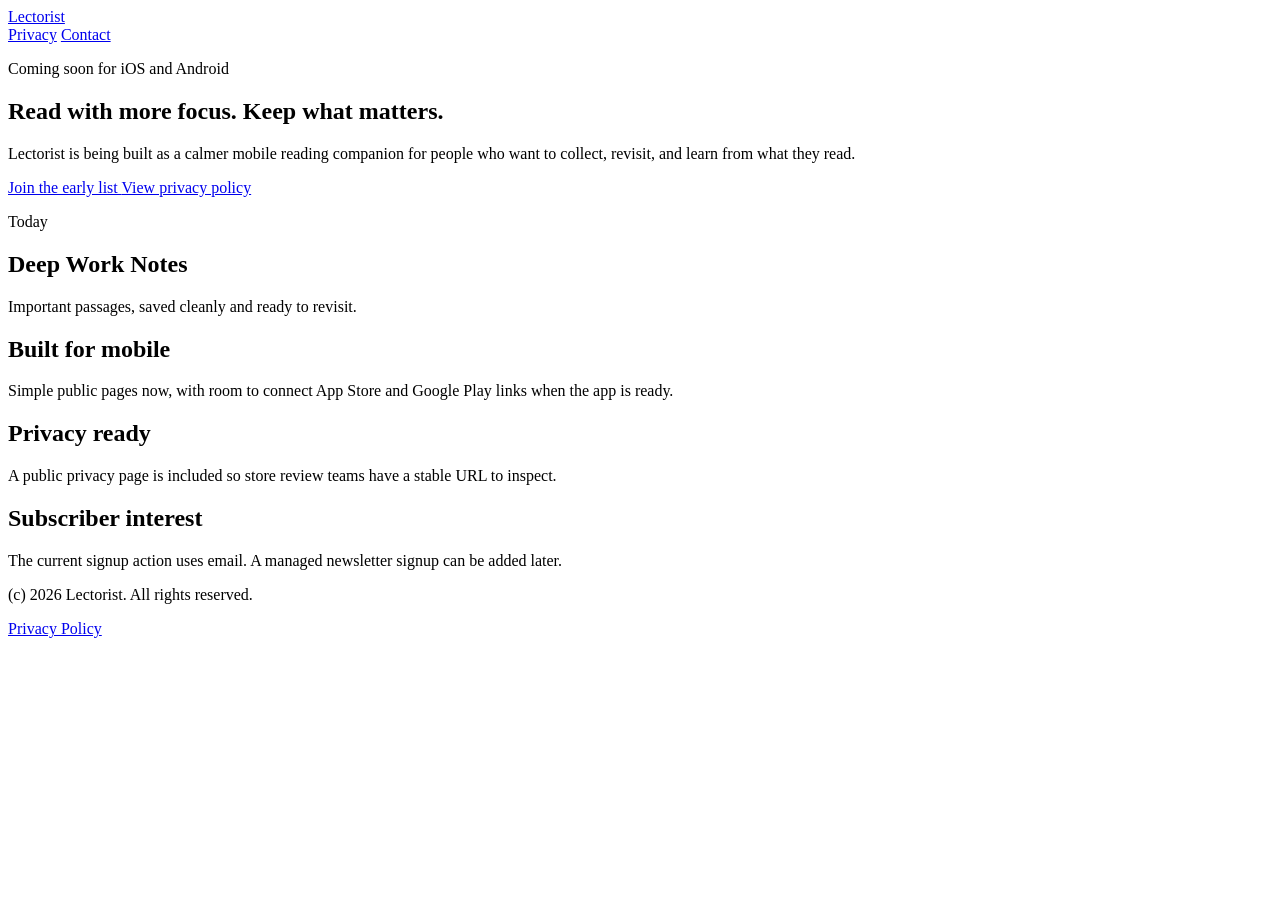
==== docs/index.html @ 39c49405 "Add GitHub Pages homepage" ====
<!doctype html>
<html lang="en">
  <head>
    <meta charset="utf-8">
    <meta name="viewport" content="width=device-width, initial-scale=1">
    <title>Lectorist</title>
    <meta
      name="description"
      content="Lectorist is a mobile app for focused reading, listening, and learning."
    >
    <link rel="stylesheet" href="/assets/styles.css">
  </head>
  <body>
    <header class="site-header">
      <a class="brand" href="/">Lectorist</a>
      <nav aria-label="Main navigation">
        <a href="/privacy.html">Privacy</a>
        <a href="mailto:contact@lectorist.com?subject=Lectorist%20early%20access">Contact</a>
      </nav>
    </header>

    <main>
      <section class="hero">
        <div class="hero-copy">
          <p class="eyebrow">Coming soon for iOS and Android</p>
          <h1>Read with more focus. Keep what matters.</h1>
          <p class="lede">
            Lectorist is being built as a calmer mobile reading companion for
            people who want to collect, revisit, and learn from what they read.
          </p>
          <div class="actions">
            <a class="button primary" href="mailto:contact@lectorist.com?subject=Lectorist%20early%20access">
              Join the early list
            </a>
            <a class="button secondary" href="/privacy.html">View privacy policy</a>
          </div>
        </div>

        <div class="product-panel" aria-label="App preview">
          <div class="phone">
            <div class="phone-top"></div>
            <div class="screen">
              <p class="screen-label">Today</p>
              <h2>Deep Work Notes</h2>
              <div class="quote">
                <span></span>
                <p>Important passages, saved cleanly and ready to revisit.</p>
              </div>
              <div class="list-row"></div>
              <div class="list-row short"></div>
              <div class="progress">
                <span></span>
              </div>
            </div>
          </div>
        </div>
      </section>

      <section class="details" aria-label="Product highlights">
        <article>
          <h2>Built for mobile</h2>
          <p>Simple public pages now, with room to connect App Store and Google Play links when the app is ready.</p>
        </article>
        <article>
          <h2>Privacy ready</h2>
          <p>A public privacy page is included so store review teams have a stable URL to inspect.</p>
        </article>
        <article>
          <h2>Subscriber interest</h2>
          <p>The current signup action uses email. A managed newsletter signup can be added later.</p>
        </article>
      </section>
    </main>

    <footer class="site-footer">
      <p>(c) <span id="year">2026</span> Lectorist. All rights reserved.</p>
      <a href="/privacy.html">Privacy Policy</a>
    </footer>

    <script>
      document.getElementById("year").textContent = new Date().getFullYear();
    </script>
  </body>
</html>
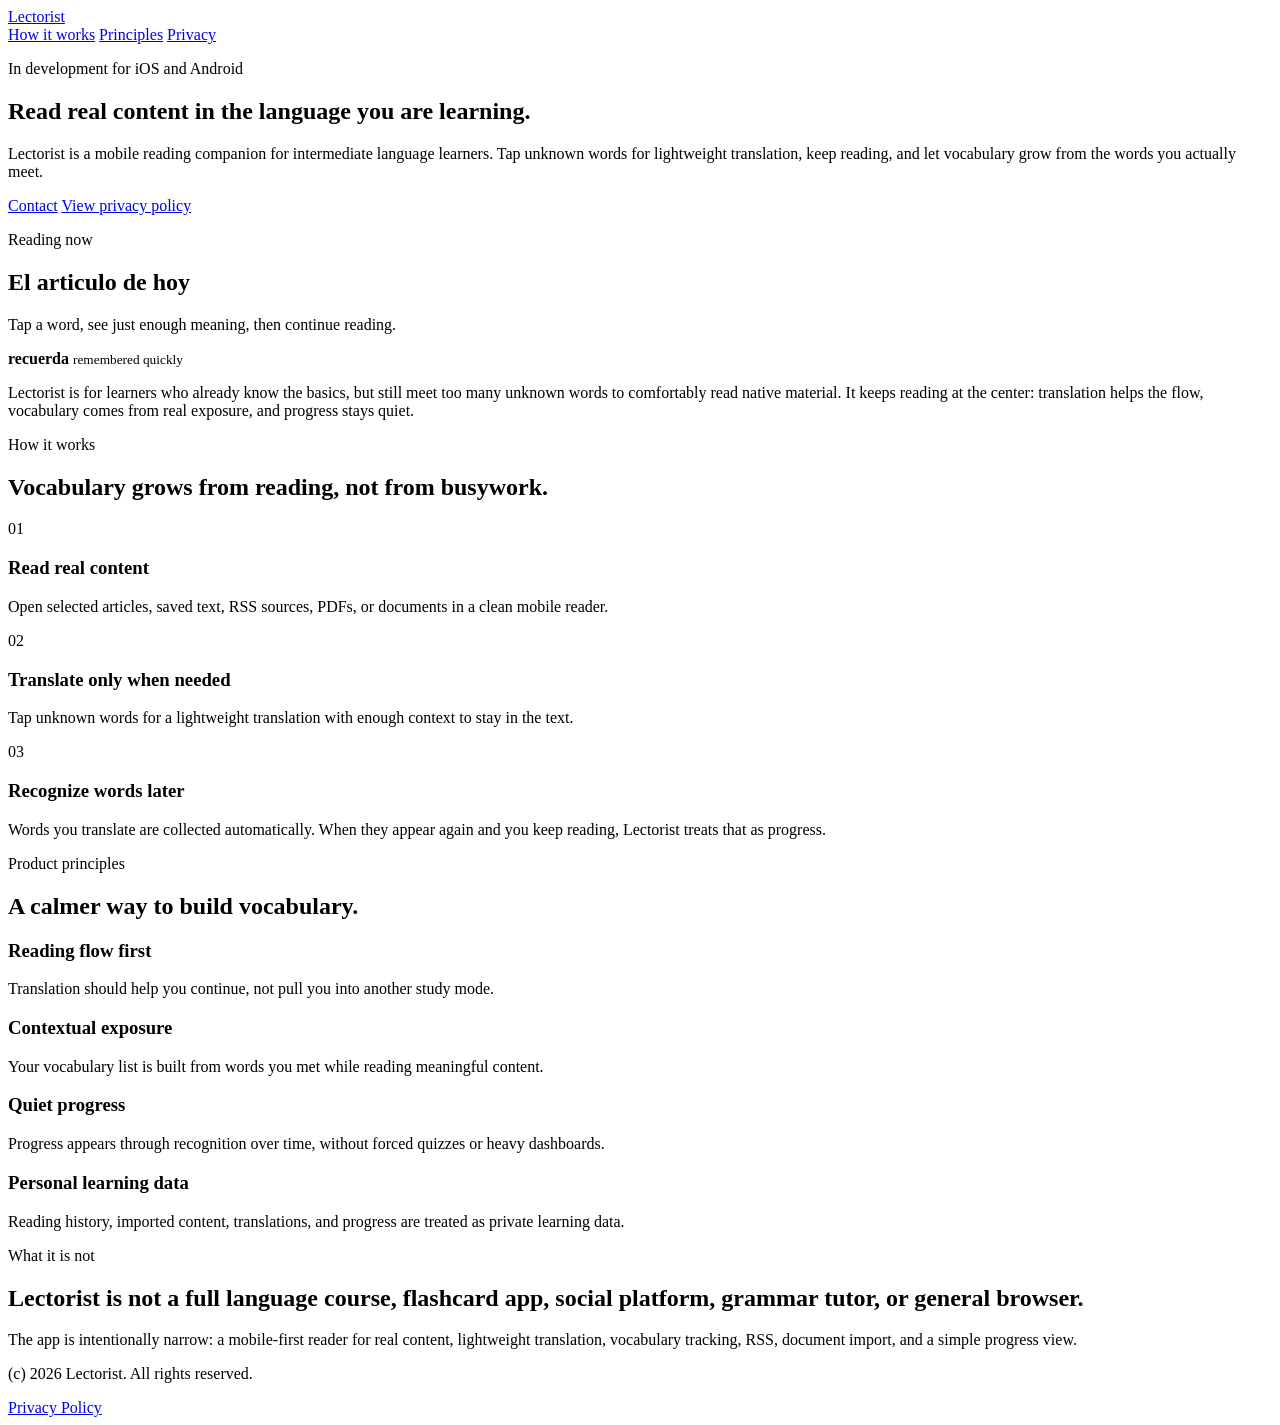
==== commit c9a57468: "Update landing page copy" ====
--- a/docs/index.html
+++ b/docs/index.html
@@ -6,7 +6,7 @@
     <title>Lectorist</title>
     <meta
       name="description"
-      content="Lectorist is a mobile app for focused reading, listening, and learning."
+      content="Lectorist is a reading companion for language learners who want to read real content and grow vocabulary through contextual exposure."
     >
     <link rel="stylesheet" href="/assets/styles.css">
   </head>
@@ -14,24 +14,24 @@
     <header class="site-header">
       <a class="brand" href="/">Lectorist</a>
       <nav aria-label="Main navigation">
+        <a href="#how-it-works">How it works</a>
+        <a href="#principles">Principles</a>
         <a href="/privacy.html">Privacy</a>
-        <a href="mailto:contact@lectorist.com?subject=Lectorist%20early%20access">Contact</a>
       </nav>
     </header>
 
     <main>
       <section class="hero">
         <div class="hero-copy">
-          <p class="eyebrow">Coming soon for iOS and Android</p>
-          <h1>Read with more focus. Keep what matters.</h1>
+          <p class="eyebrow">In development for iOS and Android</p>
+          <h1>Read real content in the language you are learning.</h1>
           <p class="lede">
-            Lectorist is being built as a calmer mobile reading companion for
-            people who want to collect, revisit, and learn from what they read.
+            Lectorist is a mobile reading companion for intermediate language
+            learners. Tap unknown words for lightweight translation, keep
+            reading, and let vocabulary grow from the words you actually meet.
           </p>
           <div class="actions">
-            <a class="button primary" href="mailto:contact@lectorist.com?subject=Lectorist%20early%20access">
-              Join the early list
-            </a>
+            <a class="button primary" href="mailto:contact@lectorist.com?subject=Lectorist%20early%20access">Contact</a>
             <a class="button secondary" href="/privacy.html">View privacy policy</a>
           </div>
         </div>
@@ -40,14 +40,16 @@
           <div class="phone">
             <div class="phone-top"></div>
             <div class="screen">
-              <p class="screen-label">Today</p>
-              <h2>Deep Work Notes</h2>
+              <p class="screen-label">Reading now</p>
+              <h2>El articulo de hoy</h2>
               <div class="quote">
                 <span></span>
-                <p>Important passages, saved cleanly and ready to revisit.</p>
+                <p>Tap a word, see just enough meaning, then continue reading.</p>
               </div>
-              <div class="list-row"></div>
-              <div class="list-row short"></div>
+              <div class="word-card">
+                <strong>recuerda</strong>
+                <small>remembered quickly</small>
+              </div>
               <div class="progress">
                 <span></span>
               </div>
@@ -56,19 +58,72 @@
         </div>
       </section>
 
-      <section class="details" aria-label="Product highlights">
+      <section class="intro" aria-label="Product overview">
+        <p>
+          Lectorist is for learners who already know the basics, but still meet
+          too many unknown words to comfortably read native material. It keeps
+          reading at the center: translation helps the flow, vocabulary comes
+          from real exposure, and progress stays quiet.
+        </p>
+      </section>
+
+      <section class="steps" id="how-it-works" aria-label="How Lectorist works">
+        <div class="section-heading">
+          <p class="eyebrow">How it works</p>
+          <h2>Vocabulary grows from reading, not from busywork.</h2>
+        </div>
         <article>
-          <h2>Built for mobile</h2>
-          <p>Simple public pages now, with room to connect App Store and Google Play links when the app is ready.</p>
+          <span>01</span>
+          <h3>Read real content</h3>
+          <p>Open selected articles, saved text, RSS sources, PDFs, or documents in a clean mobile reader.</p>
         </article>
         <article>
-          <h2>Privacy ready</h2>
-          <p>A public privacy page is included so store review teams have a stable URL to inspect.</p>
+          <span>02</span>
+          <h3>Translate only when needed</h3>
+          <p>Tap unknown words for a lightweight translation with enough context to stay in the text.</p>
         </article>
         <article>
-          <h2>Subscriber interest</h2>
-          <p>The current signup action uses email. A managed newsletter signup can be added later.</p>
+          <span>03</span>
+          <h3>Recognize words later</h3>
+          <p>Words you translate are collected automatically. When they appear again and you keep reading, Lectorist treats that as progress.</p>
         </article>
+      </section>
+
+      <section class="principles" id="principles" aria-label="Product principles">
+        <div class="section-heading">
+          <p class="eyebrow">Product principles</p>
+          <h2>A calmer way to build vocabulary.</h2>
+        </div>
+        <div class="principle-grid">
+          <article>
+            <h3>Reading flow first</h3>
+            <p>Translation should help you continue, not pull you into another study mode.</p>
+          </article>
+          <article>
+            <h3>Contextual exposure</h3>
+            <p>Your vocabulary list is built from words you met while reading meaningful content.</p>
+          </article>
+          <article>
+            <h3>Quiet progress</h3>
+            <p>Progress appears through recognition over time, without forced quizzes or heavy dashboards.</p>
+          </article>
+          <article>
+            <h3>Personal learning data</h3>
+            <p>Reading history, imported content, translations, and progress are treated as private learning data.</p>
+          </article>
+        </div>
+      </section>
+
+      <section class="not-section" aria-label="What Lectorist is not">
+        <div>
+          <p class="eyebrow">What it is not</p>
+          <h2>Lectorist is not a full language course, flashcard app, social platform, grammar tutor, or general browser.</h2>
+        </div>
+        <p>
+          The app is intentionally narrow: a mobile-first reader for real content,
+          lightweight translation, vocabulary tracking, RSS, document import,
+          and a simple progress view.
+        </p>
       </section>
     </main>
 
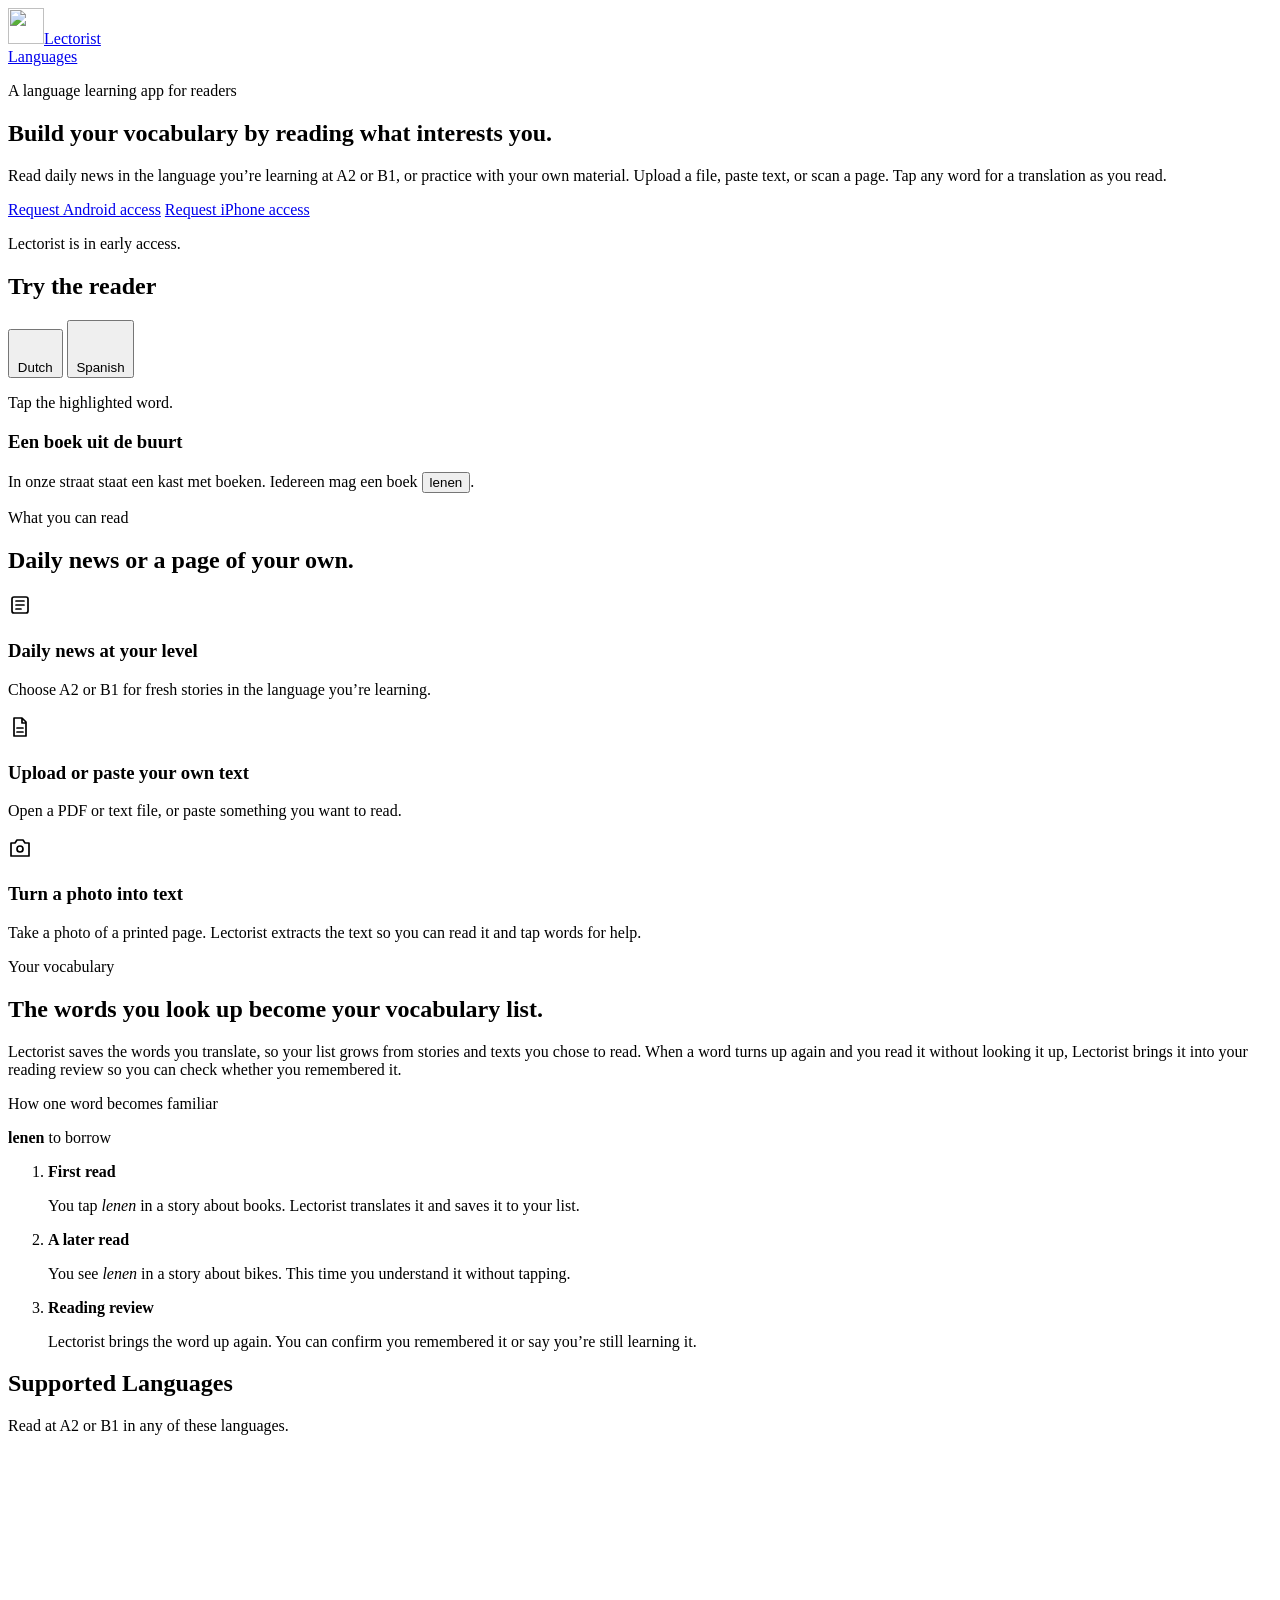
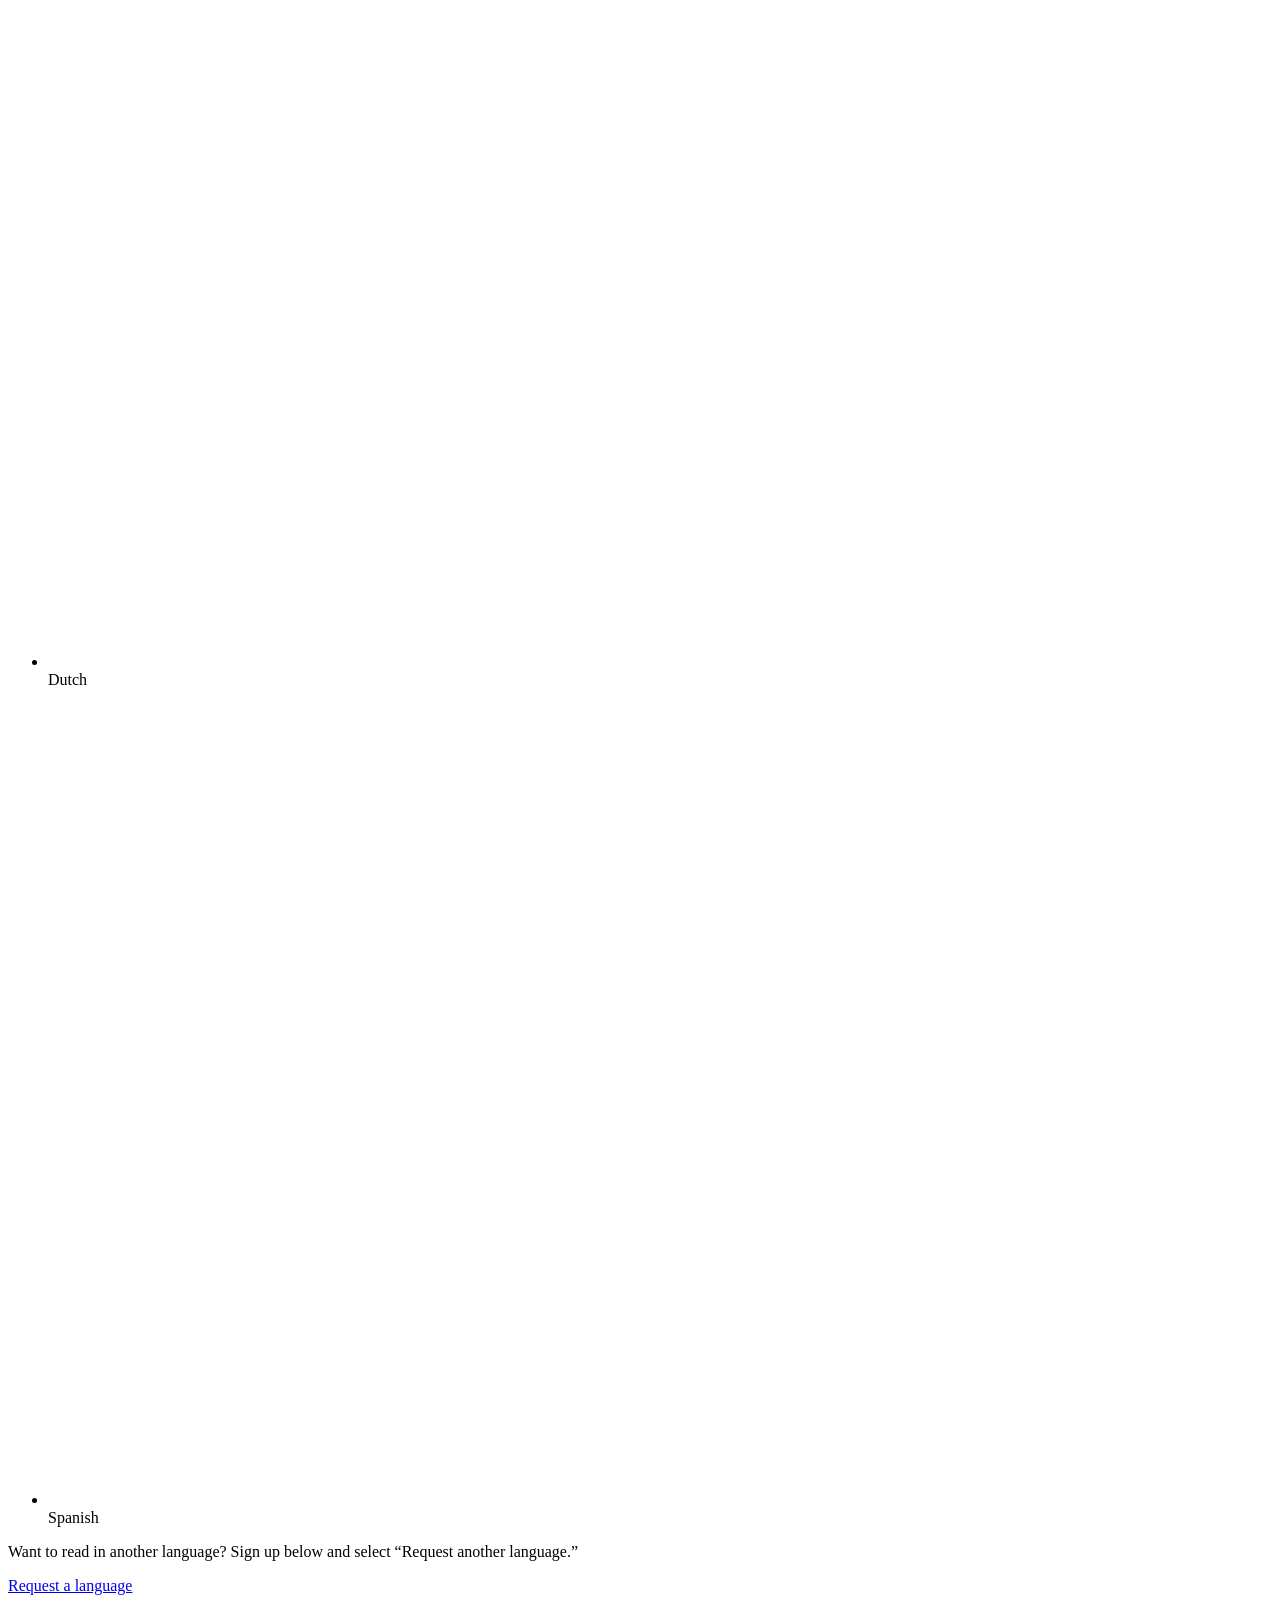
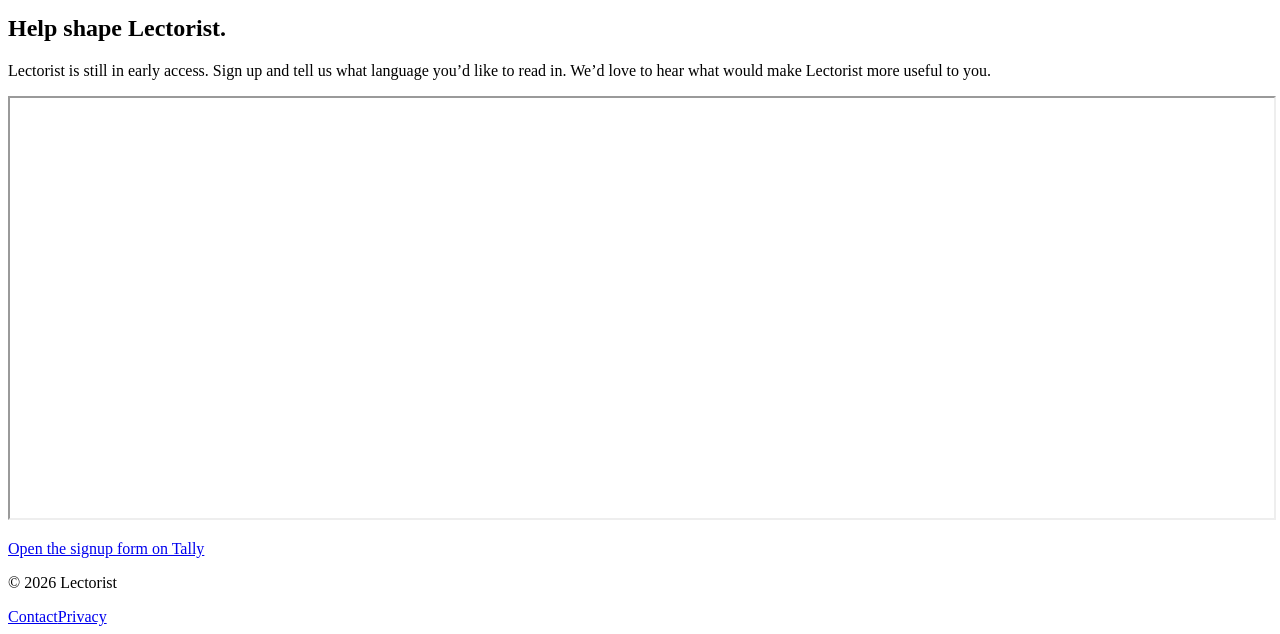
==== commit 7135d281: "Update website" ====
--- a/docs/index.html
+++ b/docs/index.html
@@ -3,137 +3,149 @@
   <head>
     <meta charset="utf-8">
     <meta name="viewport" content="width=device-width, initial-scale=1">
-    <title>Lectorist</title>
-    <meta
-      name="description"
-      content="Lectorist is a reading companion for language learners who want to read real content and grow vocabulary through contextual exposure."
-    >
+    <link rel="icon" href="/assets/lectorist-icon.png" type="image/png">
+    <script src="/assets/theme.js"></script>
     <link rel="stylesheet" href="/assets/styles.css">
+    <title>Lectorist | Build your vocabulary by reading what interests you</title>
+    <meta name="description" content="Read daily news at A2 or B1 or bring your own text, files, and photos. Tap for translations and build a vocabulary list from what you read.">
+    <link rel="canonical" href="https://www.lectorist.com/">
+    <meta property="og:title" content="Lectorist | Build your vocabulary by reading what interests you">
+    <meta property="og:description" content="Read daily news at your level or bring your own text. Look up words as you read and see which ones start to stick.">
+    <meta property="og:type" content="website">
+    <meta property="og:url" content="https://www.lectorist.com/">
   </head>
   <body>
     <header class="site-header">
-      <a class="brand" href="/">Lectorist</a>
-      <nav aria-label="Main navigation">
-        <a href="#how-it-works">How it works</a>
-        <a href="#principles">Principles</a>
-        <a href="/privacy.html">Privacy</a>
-      </nav>
+      <a class="brand" href="/"><img src="/assets/lectorist-icon.png" width="36" height="36" alt="">Lectorist</a>
+      <nav aria-label="Main navigation"><a href="#languages">Languages</a></nav>
     </header>
 
-    <main>
+    <main class="landing">
       <section class="hero">
         <div class="hero-copy">
-          <p class="eyebrow">In development for iOS and Android</p>
-          <h1>Read real content in the language you are learning.</h1>
-          <p class="lede">
-            Lectorist is a mobile reading companion for intermediate language
-            learners. Tap unknown words for lightweight translation, keep
-            reading, and let vocabulary grow from the words you actually meet.
-          </p>
-          <div class="actions">
-            <a class="button primary" href="mailto:contact@lectorist.com?subject=Lectorist%20early%20access">Contact</a>
-            <a class="button secondary" href="/privacy.html">View privacy policy</a>
+          <p class="hero-kicker">A language learning app for readers</p>
+          <h1>Build your vocabulary by reading what interests you.</h1>
+          <p class="lede">Read daily news in the language you’re learning at A2 or B1, or practice with your own material. Upload a file, paste text, or scan a page. Tap any word for a translation as you read.</p>
+          <div class="actions" id="get-app" aria-label="Early access options">
+            <a class="button primary" href="mailto:contact@lectorist.com?subject=Lectorist%20Android%20early%20access">Request Android access</a>
+            <a class="button secondary" href="mailto:contact@lectorist.com?subject=Lectorist%20iOS%20early%20access">Request iPhone access</a>
           </div>
+          <p class="early-access-note">Lectorist is in early access.</p>
         </div>
 
-        <div class="product-panel" aria-label="App preview">
-          <div class="phone">
-            <div class="phone-top"></div>
-            <div class="screen">
-              <p class="screen-label">Reading now</p>
-              <h2>El articulo de hoy</h2>
-              <div class="quote">
-                <span></span>
-                <p>Tap a word, see just enough meaning, then continue reading.</p>
-              </div>
-              <div class="word-card">
-                <strong>recuerda</strong>
-                <small>remembered quickly</small>
-              </div>
-              <div class="progress">
-                <span></span>
-              </div>
+        <section class="reader-card landing-reader" aria-labelledby="demo-title">
+          <div class="reader-toolbar">
+            <h2 id="demo-title">Try the reader</h2>
+            <div class="language-switch" role="tablist" aria-label="Reader language">
+              <button id="tab-dutch" type="button" role="tab" aria-selected="true" aria-controls="panel-dutch"><svg class="language-flag" viewBox="0 0 24 16" aria-hidden="true" focusable="false"><use href="/assets/language-flags.svg#nl"/></svg> Dutch</button>
+              <button id="tab-spanish" type="button" role="tab" aria-selected="false" aria-controls="panel-spanish" tabindex="-1"><svg class="language-flag" viewBox="0 0 24 16" aria-hidden="true" focusable="false"><use href="/assets/language-flags.svg#es"/></svg> Spanish</button>
             </div>
           </div>
-        </div>
+          <div class="demo-panel" id="panel-dutch" role="tabpanel" aria-labelledby="tab-dutch">
+          <div class="demo-text">
+            <p class="demo-instruction">Tap the highlighted word.</p>
+            <h3 lang="nl">Een boek uit de buurt</h3>
+            <p class="reading-copy" lang="nl">In onze straat staat een kast met boeken. Iedereen mag een boek <span class="word-anchor"><button type="button" class="word-highlight" aria-expanded="false" aria-controls="meaning-dutch translation-dutch" data-demo-word>lenen</button><span class="demo-popover" id="meaning-dutch" lang="en" hidden>to borrow</span></span>.</p>
+          </div>
+          <div class="demo-translation" id="translation-dutch" hidden>
+            <p class="demo-instruction">In this sentence</p>
+            <p class="demo-original" lang="nl">Iedereen mag een boek lenen.</p>
+            <p class="demo-translated" lang="en">Anyone can borrow a book.</p>
+          </div>
+          </div>
+          <div class="demo-panel" id="panel-spanish" role="tabpanel" aria-labelledby="tab-spanish" hidden>
+            <div class="demo-text">
+              <p class="demo-instruction">Tap the highlighted word.</p>
+              <h3 lang="es">Un mercado en la plaza</h3>
+              <p class="reading-copy" lang="es">Cada sábado hay un mercado en la plaza. Lucía busca un <span class="word-anchor"><button type="button" class="word-highlight" aria-expanded="false" aria-controls="meaning-spanish translation-spanish" data-demo-word>puesto</button><span class="demo-popover" id="meaning-spanish" lang="en" hidden>stall</span></span> de fruta.</p>
+            </div>
+            <div class="demo-translation" id="translation-spanish" hidden>
+              <p class="demo-instruction">In this sentence</p>
+              <p class="demo-original" lang="es">Lucía busca un puesto de fruta.</p>
+              <p class="demo-translated" lang="en">Lucía is looking for a fruit stall.</p>
+            </div>
+          </div>
+        </section>
       </section>
 
-      <section class="intro" aria-label="Product overview">
-        <p>
-          Lectorist is for learners who already know the basics, but still meet
-          too many unknown words to comfortably read native material. It keeps
-          reading at the center: translation helps the flow, vocabulary comes
-          from real exposure, and progress stays quiet.
-        </p>
-      </section>
-
-      <section class="steps" id="how-it-works" aria-label="How Lectorist works">
+      <section class="site-section landing-values" aria-labelledby="reading-heading">
         <div class="section-heading">
-          <p class="eyebrow">How it works</p>
-          <h2>Vocabulary grows from reading, not from busywork.</h2>
+          <p class="hero-kicker">What you can read</p>
+          <h2 id="reading-heading">Daily news or a page of your own.</h2>
         </div>
-        <article>
-          <span>01</span>
-          <h3>Read real content</h3>
-          <p>Open selected articles, saved text, RSS sources, PDFs, or documents in a clean mobile reader.</p>
-        </article>
-        <article>
-          <span>02</span>
-          <h3>Translate only when needed</h3>
-          <p>Tap unknown words for a lightweight translation with enough context to stay in the text.</p>
-        </article>
-        <article>
-          <span>03</span>
-          <h3>Recognize words later</h3>
-          <p>Words you translate are collected automatically. When they appear again and you keep reading, Lectorist treats that as progress.</p>
-        </article>
-      </section>
-
-      <section class="principles" id="principles" aria-label="Product principles">
-        <div class="section-heading">
-          <p class="eyebrow">Product principles</p>
-          <h2>A calmer way to build vocabulary.</h2>
-        </div>
-        <div class="principle-grid">
-          <article>
-            <h3>Reading flow first</h3>
-            <p>Translation should help you continue, not pull you into another study mode.</p>
+        <div class="reading-features">
+          <article class="reading-feature">
+            <span class="feature-icon feature-news"><svg viewBox="0 0 24 24" width="24" height="24" fill="none" stroke="currentColor" stroke-width="1.7" stroke-linecap="round" stroke-linejoin="round" aria-hidden="true"><rect x="4" y="4" width="16" height="16" rx="2"/><path d="M8 8h8m-8 4h8m-8 4h5"/></svg></span>
+            <h3>Daily news at your level</h3>
+            <p>Choose A2 or B1 for fresh stories in the language you’re learning.</p>
           </article>
-          <article>
-            <h3>Contextual exposure</h3>
-            <p>Your vocabulary list is built from words you met while reading meaningful content.</p>
+          <article class="reading-feature">
+            <span class="feature-icon feature-file"><svg viewBox="0 0 24 24" width="24" height="24" fill="none" stroke="currentColor" stroke-width="1.7" stroke-linecap="round" stroke-linejoin="round" aria-hidden="true"><path d="M6 3h8l4 4v14H6zM14 3v5h4M9 13h6m-6 4h6"/></svg></span>
+            <h3>Upload or paste your own text</h3>
+            <p>Open a PDF or text file, or paste something you want to read.</p>
           </article>
-          <article>
-            <h3>Quiet progress</h3>
-            <p>Progress appears through recognition over time, without forced quizzes or heavy dashboards.</p>
-          </article>
-          <article>
-            <h3>Personal learning data</h3>
-            <p>Reading history, imported content, translations, and progress are treated as private learning data.</p>
+          <article class="reading-feature">
+            <span class="feature-icon feature-camera"><svg viewBox="0 0 24 24" width="24" height="24" fill="none" stroke="currentColor" stroke-width="1.7" stroke-linecap="round" stroke-linejoin="round" aria-hidden="true"><path d="M3 7h4l2-3h6l2 3h4v13H3z"/><circle cx="12" cy="13" r="3"/></svg></span>
+            <h3>Turn a photo into text</h3>
+            <p>Take a photo of a printed page. Lectorist extracts the text so you can read it and tap words for help.</p>
           </article>
         </div>
       </section>
 
-      <section class="not-section" aria-label="What Lectorist is not">
+      <section class="site-section vocabulary-section" aria-labelledby="vocabulary-heading">
         <div>
-          <p class="eyebrow">What it is not</p>
-          <h2>Lectorist is not a full language course, flashcard app, social platform, grammar tutor, or general browser.</h2>
+          <p class="hero-kicker">Your vocabulary</p>
+          <h2 id="vocabulary-heading">The words you look up become your vocabulary list.</h2>
+          <p class="section-copy">Lectorist saves the words you translate, so your list grows from stories and texts you chose to read. When a word turns up again and you read it without looking it up, Lectorist brings it into your reading review so you can check whether you remembered it.</p>
         </div>
-        <p>
-          The app is intentionally narrow: a mobile-first reader for real content,
-          lightweight translation, vocabulary tracking, RSS, document import,
-          and a simple progress view.
-        </p>
+        <div class="reader-card vocabulary-example">
+          <p class="demo-instruction">How one word becomes familiar</p>
+          <div class="vocabulary-example-word">
+            <strong lang="nl">lenen</strong>
+            <span>to borrow</span>
+          </div>
+          <ol class="vocabulary-timeline">
+            <li><strong>First read</strong><p>You tap <em lang="nl">lenen</em> in a story about books. Lectorist translates it and saves it to your list.</p></li>
+            <li><strong>A later read</strong><p>You see <em lang="nl">lenen</em> in a story about bikes. This time you understand it without tapping.</p></li>
+            <li><strong>Reading review</strong><p>Lectorist brings the word up again. You can confirm you remembered it or say you’re still learning it.</p></li>
+          </ol>
+        </div>
+      </section>
+
+      <section class="site-section landing-languages" id="languages">
+        <h2>Supported Languages</h2>
+        <p class="section-copy">Read at A2 or B1 in any of these languages.</p>
+        <ul class="language-list" aria-label="Supported reading languages">
+          <li><svg class="language-flag" viewBox="0 0 24 16" aria-hidden="true" focusable="false"><use href="/assets/language-flags.svg#nl"/></svg> Dutch</li>
+          <li><svg class="language-flag" viewBox="0 0 24 16" aria-hidden="true" focusable="false"><use href="/assets/language-flags.svg#es"/></svg> Spanish</li>
+        </ul>
+        <p class="section-copy">Want to read in another language? Sign up below and select “Request another language.”</p>
+        <a class="button secondary language-request-link" href="#updates">Request a language</a>
+      </section>
+
+      <section class="site-section landing-signup" id="updates" aria-labelledby="updates-heading">
+        <div>
+          <h2 id="updates-heading">Help shape Lectorist.</h2>
+          <p class="section-copy">Lectorist is still in early access. Sign up and tell us what language you’d like to read in. We’d love to hear what would make Lectorist more useful to you.</p>
+        </div>
+        <div class="reader-card signup-card">
+          <iframe
+            src="https://tally.so/embed/e5DKpo?alignLeft=1&amp;hideTitle=1&amp;dynamicHeight=1"
+            title="Lectorist early access signup form"
+            width="100%"
+            height="420"
+            loading="lazy"
+          ></iframe>
+          <p><a href="https://tally.so/r/e5DKpo">Open the signup form on Tally</a></p>
+        </div>
       </section>
     </main>
 
     <footer class="site-footer">
-      <p>(c) <span id="year">2026</span> Lectorist. All rights reserved.</p>
-      <a href="/privacy.html">Privacy Policy</a>
+      <p>© 2026 Lectorist</p>
+      <nav aria-label="Footer"><a href="mailto:contact@lectorist.com">Contact</a><a href="/privacy.html">Privacy</a></nav>
     </footer>
-
-    <script>
-      document.getElementById("year").textContent = new Date().getFullYear();
-    </script>
+    <script src="/assets/landing-demo.js" defer></script>
+    <script src="https://tally.so/widgets/embed.js" defer></script>
   </body>
 </html>
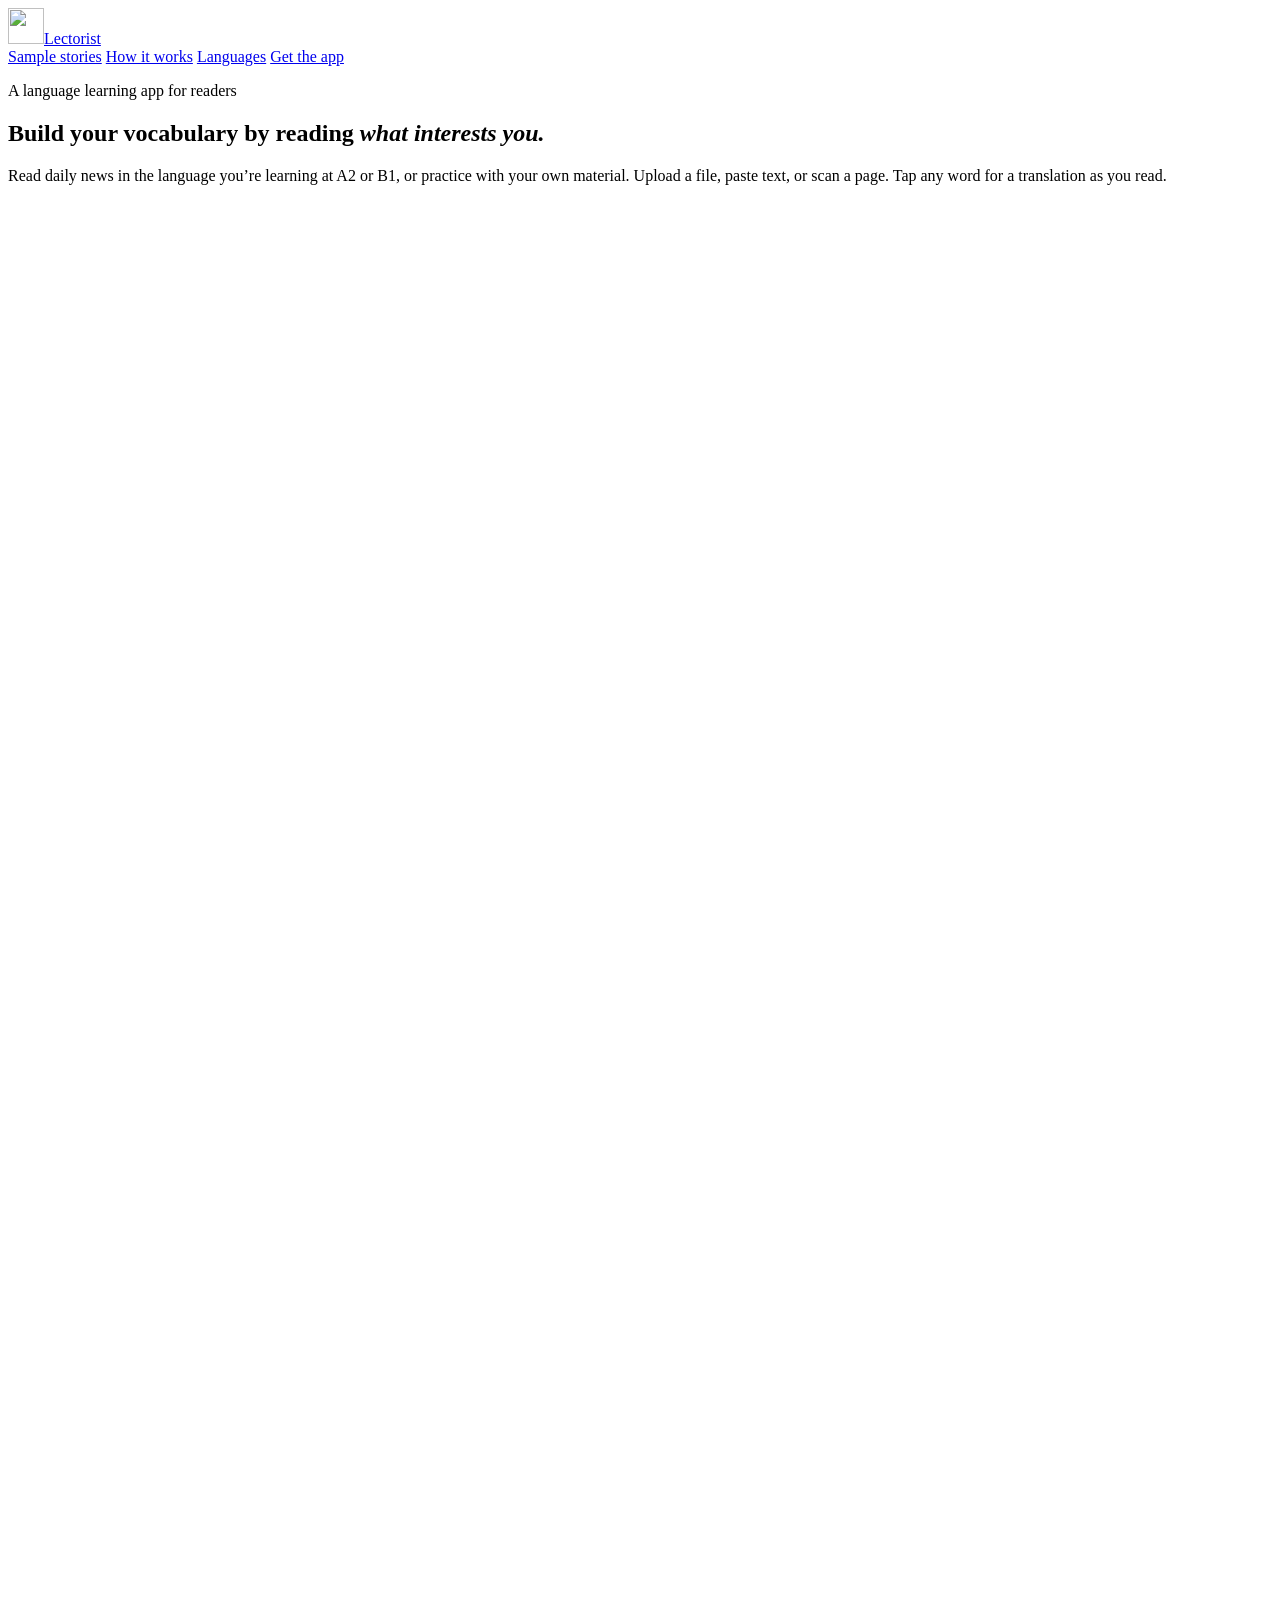
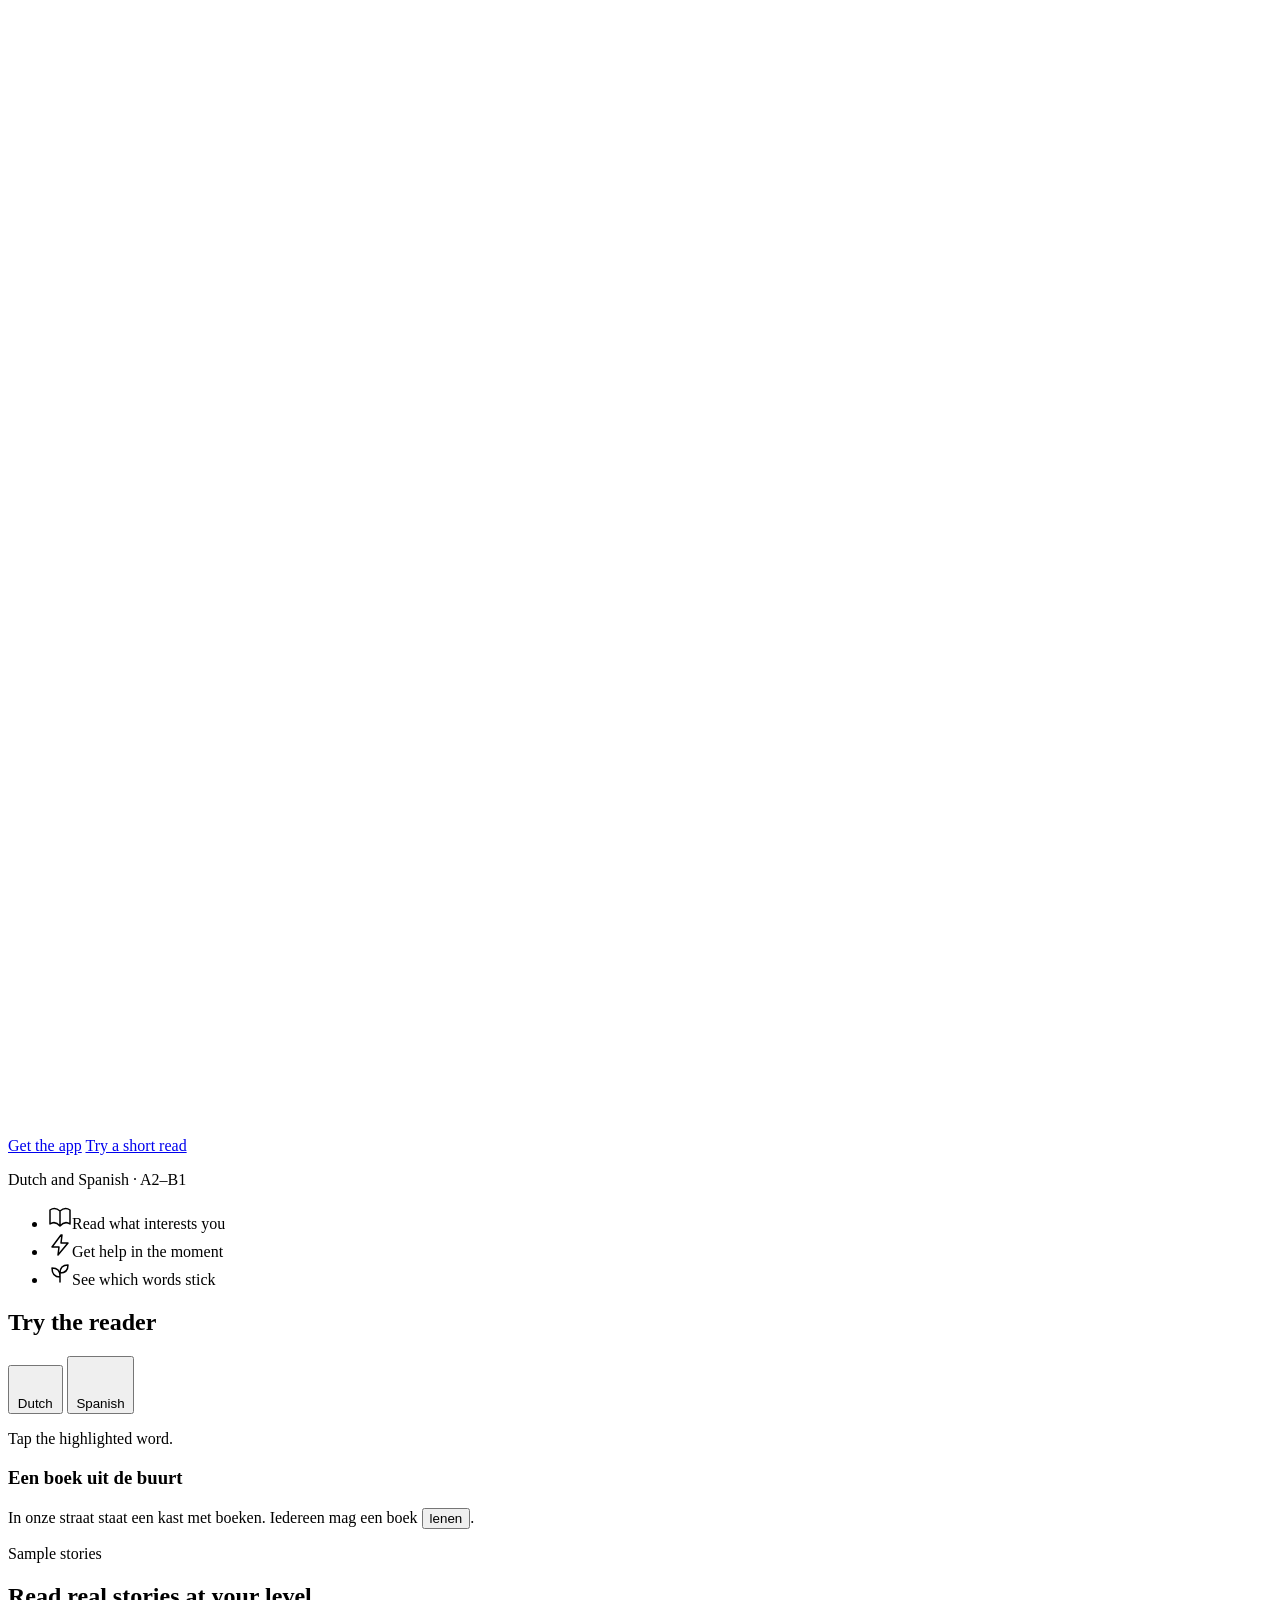
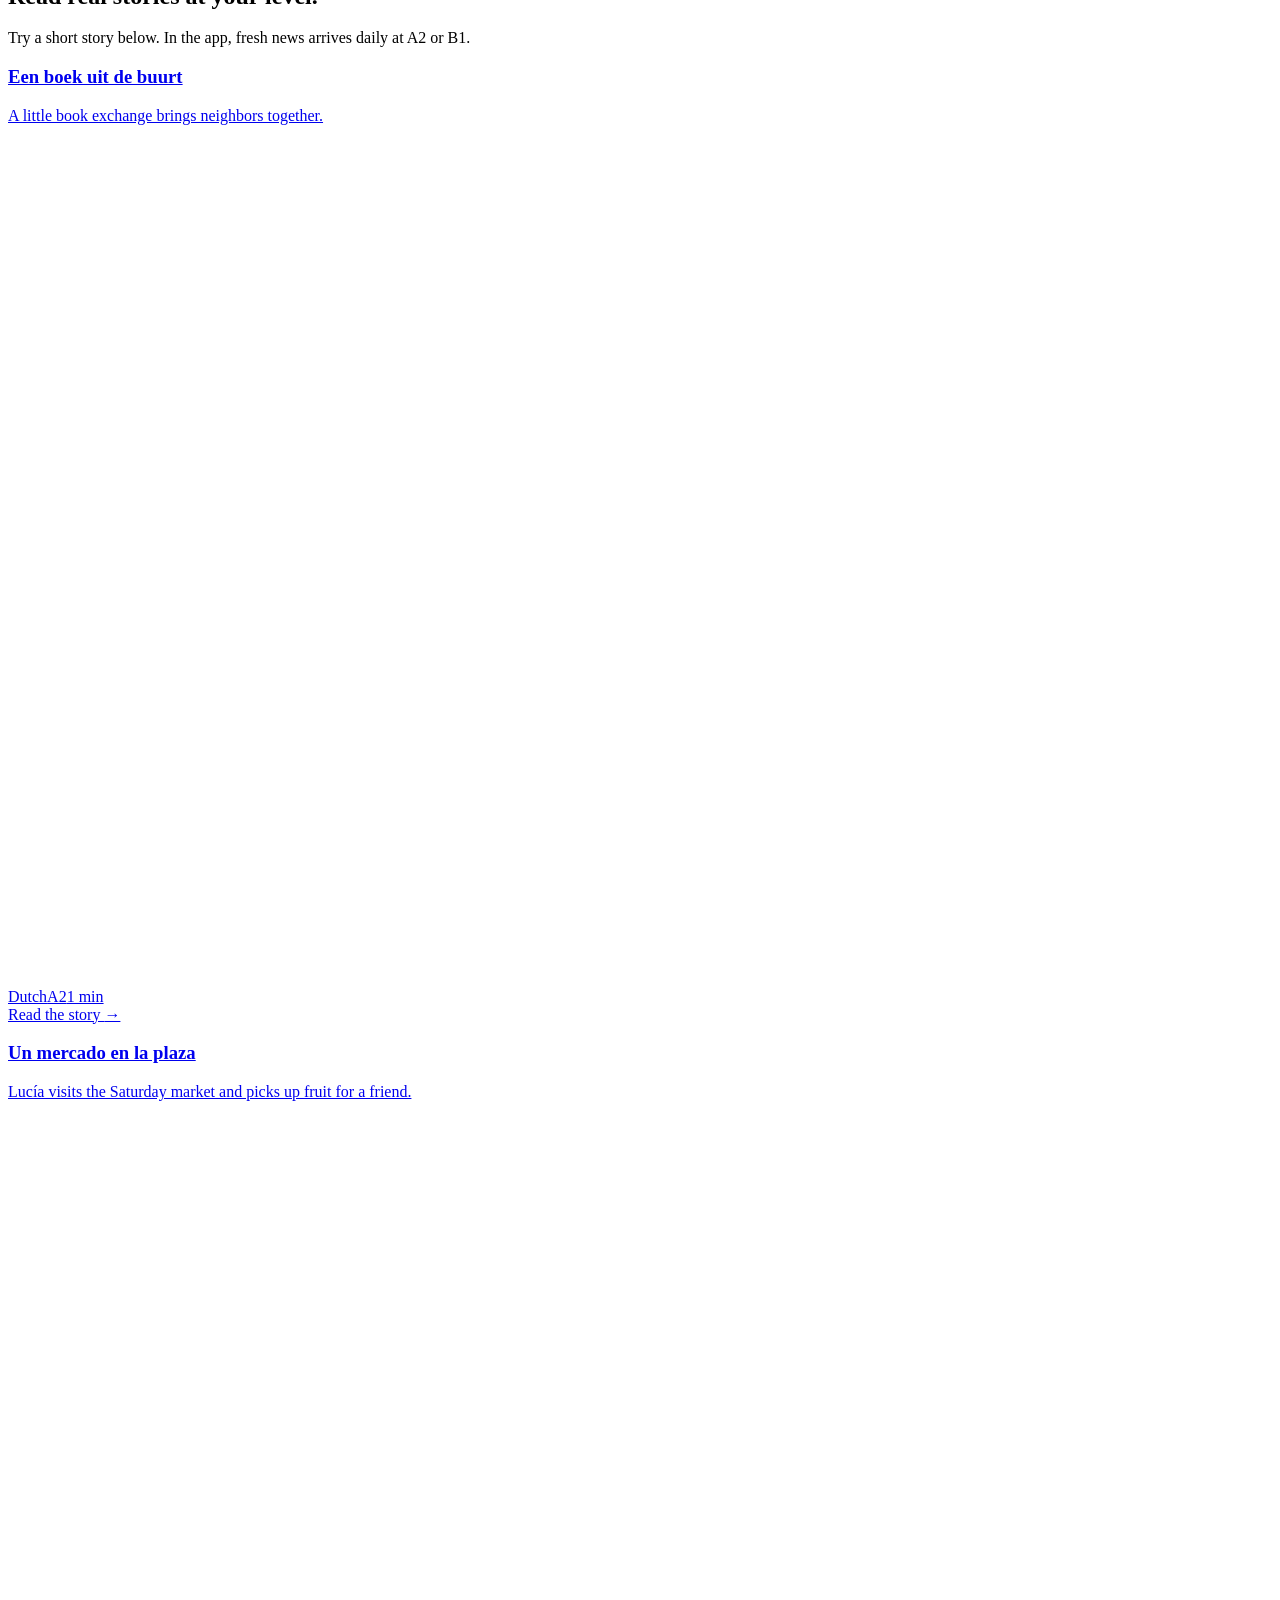
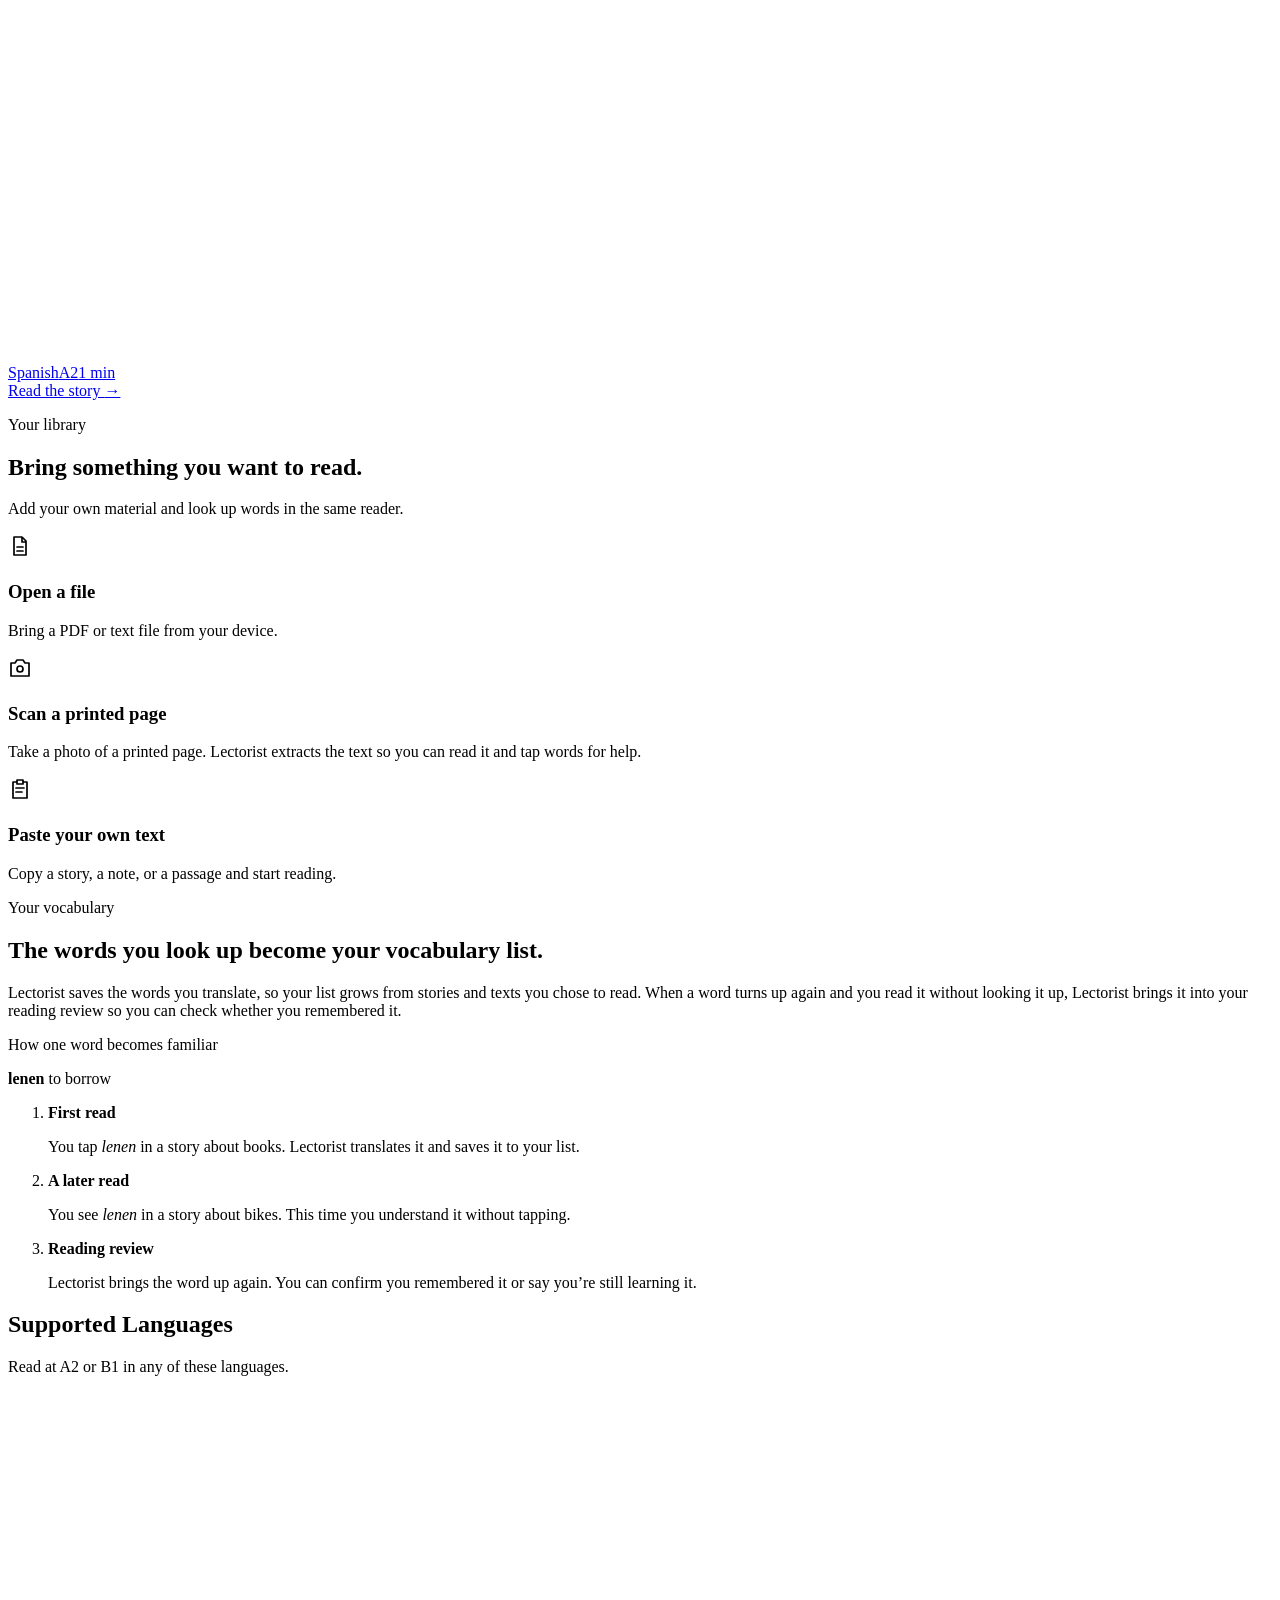
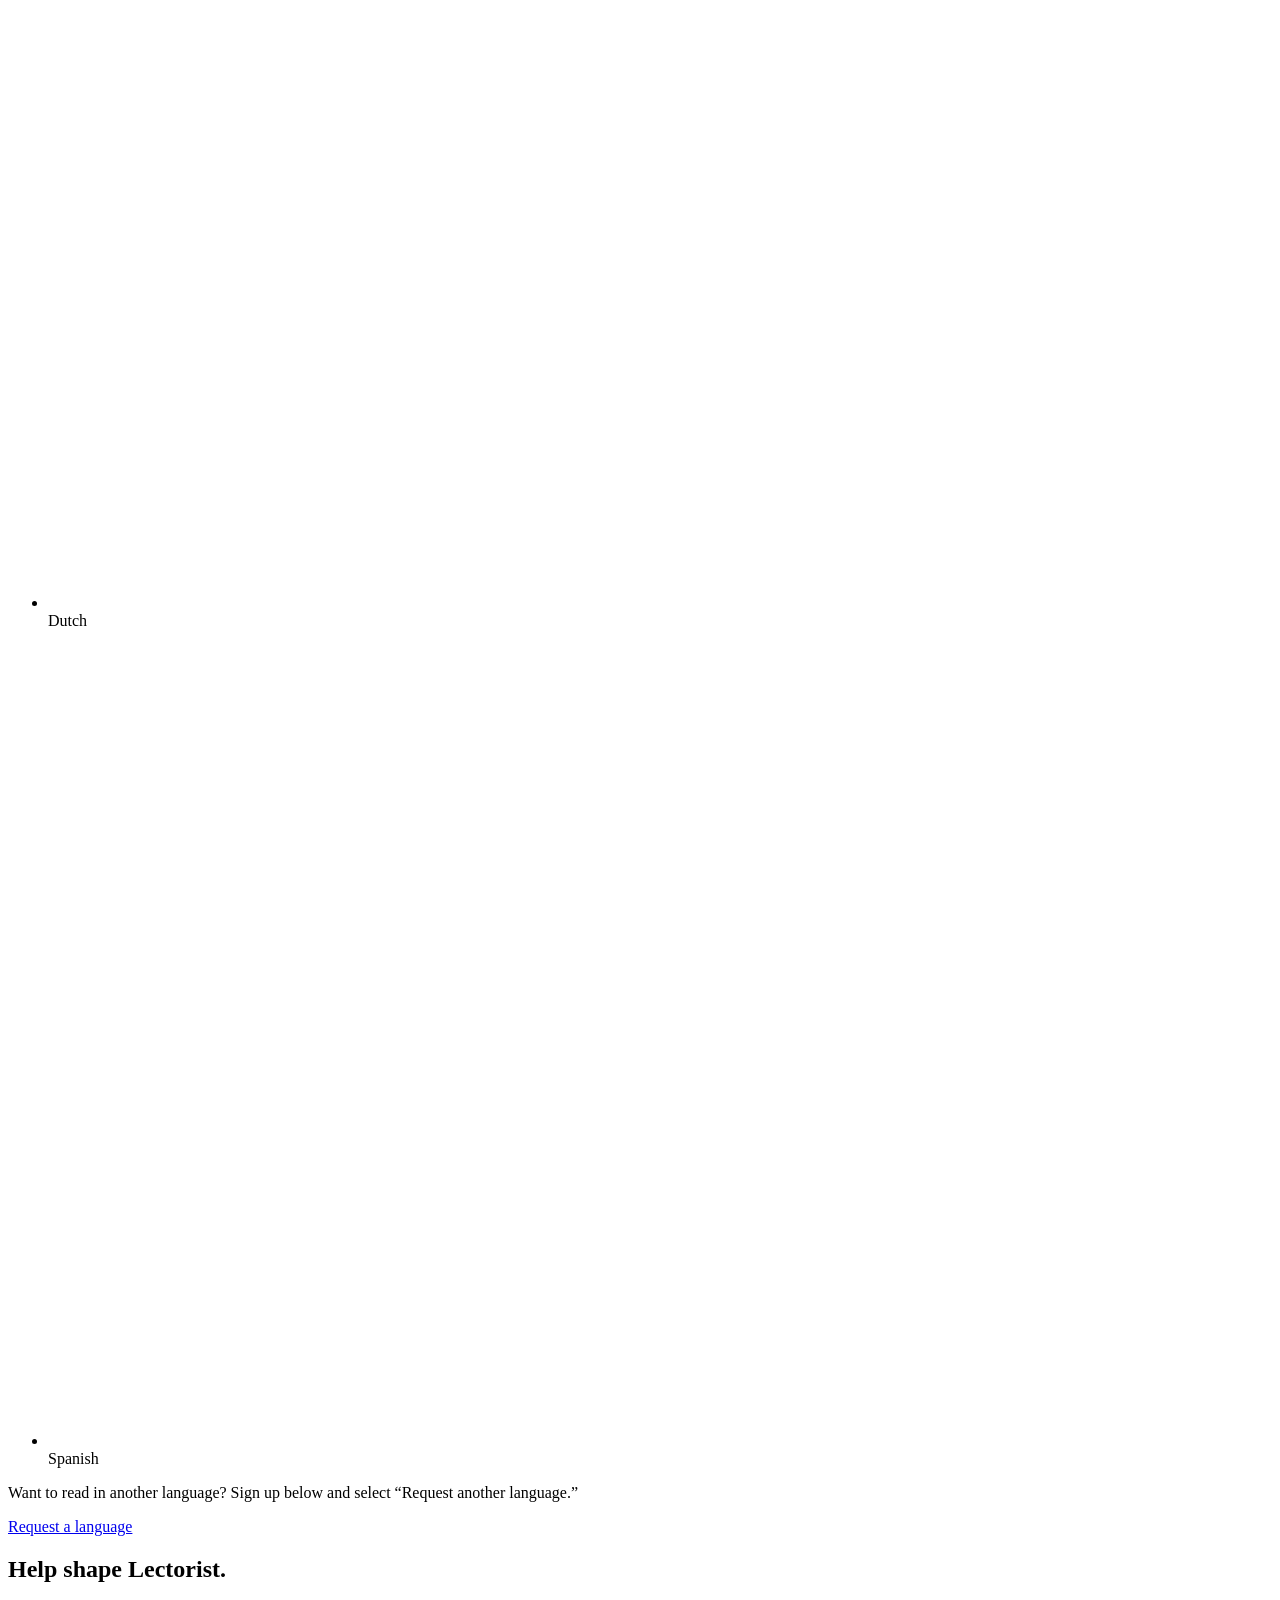
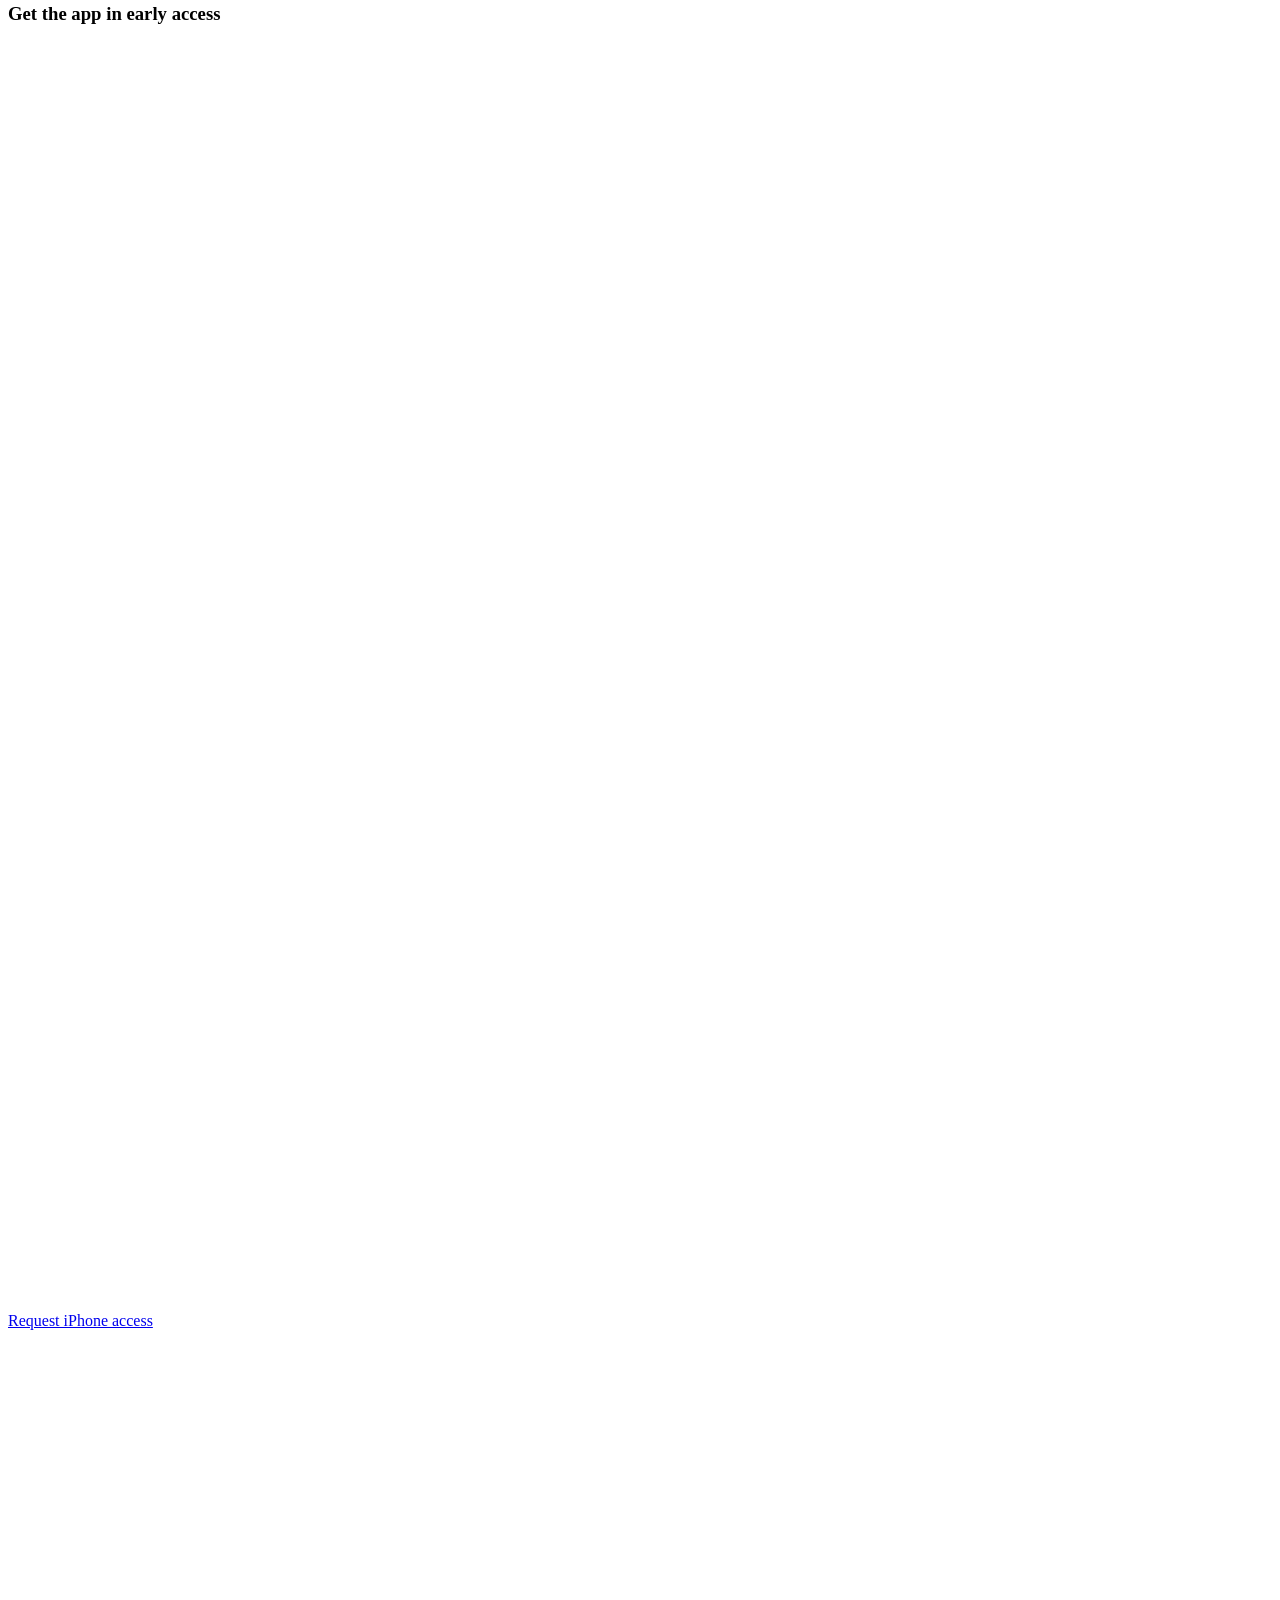
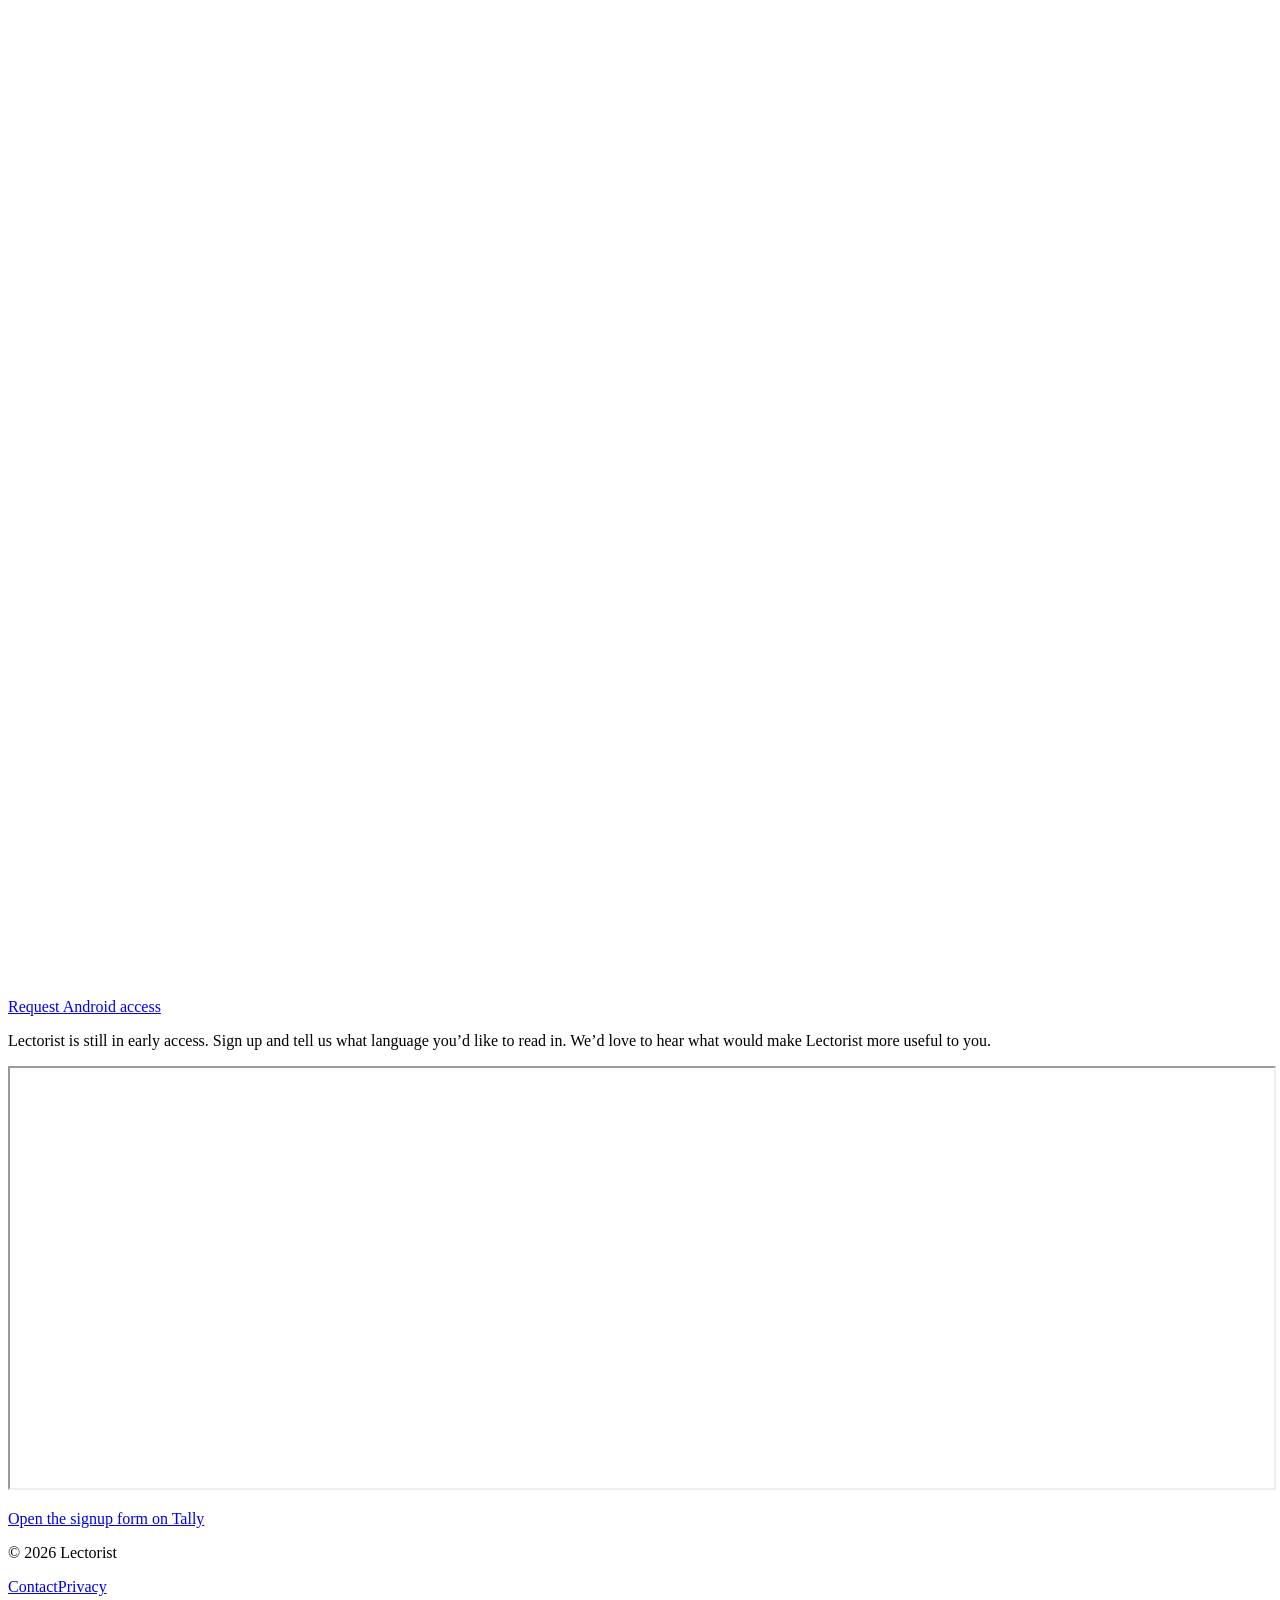
==== commit 375e4659: "Improve visual style" ====
--- a/docs/index.html
+++ b/docs/index.html
@@ -5,7 +5,7 @@
     <meta name="viewport" content="width=device-width, initial-scale=1">
     <link rel="icon" href="/assets/lectorist-icon.png" type="image/png">
     <script src="/assets/theme.js"></script>
-    <link rel="stylesheet" href="/assets/styles.css">
+    <link rel="stylesheet" href="/assets/styles.css?v=reader-focus">
     <title>Lectorist | Build your vocabulary by reading what interests you</title>
     <meta name="description" content="Read daily news at A2 or B1 or bring your own text, files, and photos. Tap for translations and build a vocabulary list from what you read.">
     <link rel="canonical" href="https://www.lectorist.com/">
@@ -14,26 +14,38 @@
     <meta property="og:type" content="website">
     <meta property="og:url" content="https://www.lectorist.com/">
   </head>
-  <body>
+  <body class="editorial-site">
     <header class="site-header">
       <a class="brand" href="/"><img src="/assets/lectorist-icon.png" width="36" height="36" alt="">Lectorist</a>
-      <nav aria-label="Main navigation"><a href="#languages">Languages</a></nav>
+      <nav aria-label="Main navigation">
+        <a href="#samples">Sample stories</a>
+        <a href="#vocabulary">How it works</a>
+        <a href="#languages">Languages</a>
+        <a class="button header-access" href="#get-app">Get the app</a>
+      </nav>
     </header>
 
     <main class="landing">
       <section class="hero">
         <div class="hero-copy">
           <p class="hero-kicker">A language learning app for readers</p>
-          <h1>Build your vocabulary by reading what interests you.</h1>
+          <h1>Build your vocabulary by reading <em>what interests you.</em></h1>
           <p class="lede">Read daily news in the language you’re learning at A2 or B1, or practice with your own material. Upload a file, paste text, or scan a page. Tap any word for a translation as you read.</p>
-          <div class="actions" id="get-app" aria-label="Early access options">
-            <a class="button primary" href="mailto:contact@lectorist.com?subject=Lectorist%20Android%20early%20access">Request Android access</a>
-            <a class="button secondary" href="mailto:contact@lectorist.com?subject=Lectorist%20iOS%20early%20access">Request iPhone access</a>
+          <div class="actions">
+            <a class="button primary hero-read-button" href="#get-app"><svg class="store-icon" viewBox="0 0 24 24" aria-hidden="true" focusable="false"><use href="/assets/store-icons.svg#apple"/></svg><svg class="store-icon" viewBox="0 0 24 24" aria-hidden="true" focusable="false"><use href="/assets/store-icons.svg#google-play"/></svg> <span>Get the app</span></a>
+            <a class="button secondary" href="#try-reader">Try a short read</a>
           </div>
-          <p class="early-access-note">Lectorist is in early access.</p>
+          <p class="early-access-note">Dutch and Spanish · A2–B1</p>
+          <ul class="hero-benefits" aria-label="How Lectorist helps">
+            <li><svg viewBox="0 0 24 24" width="24" height="24" fill="none" stroke="currentColor" stroke-width="1.5" stroke-linecap="round" stroke-linejoin="round" aria-hidden="true"><path d="M12 6v15M12 6C8.5 3 5 3 2 5v14c3-2 6.5-2 10 2 3.5-4 7-4 10-2V5c-3-2-6.5-2-10 1Z"/></svg><span>Read what interests you</span></li>
+            <li><svg viewBox="0 0 24 24" width="24" height="24" fill="none" stroke="currentColor" stroke-width="1.5" stroke-linecap="round" stroke-linejoin="round" aria-hidden="true"><path d="m13 2-9 12h7l-1 8 10-12h-7l1-8Z"/></svg><span>Get help in the moment</span></li>
+            <li><svg viewBox="0 0 24 24" width="24" height="24" fill="none" stroke="currentColor" stroke-width="1.5" stroke-linecap="round" stroke-linejoin="round" aria-hidden="true"><path d="M12 21v-9m0 4C7 16 4 13 4 7c5 0 8 3 8 8m0-3c0-5 3-8 8-8 0 5-3 8-8 8Z"/></svg><span>See which words stick</span></li>
+          </ul>
         </div>
 
-        <section class="reader-card landing-reader" aria-labelledby="demo-title">
+        <div class="reader-stage">
+          <section class="reader-card landing-reader" id="try-reader" tabindex="-1" aria-labelledby="demo-title">
+            <div class="reader-notch" aria-hidden="true"></div>
           <div class="reader-toolbar">
             <h2 id="demo-title">Try the reader</h2>
             <div class="language-switch" role="tablist" aria-label="Reader language">
@@ -65,34 +77,60 @@
               <p class="demo-translated" lang="en">Lucía is looking for a fruit stall.</p>
             </div>
           </div>
-        </section>
+          </section>
+        </div>
       </section>
 
-      <section class="site-section landing-values" aria-labelledby="reading-heading">
+      <section class="site-section story-shelf" id="samples" aria-labelledby="samples-heading">
+        <p class="hero-kicker">Sample stories</p>
+        <h2 id="samples-heading">Read real stories at your level.</h2>
+        <p class="section-copy">Try a short story below. In the app, fresh news arrives daily at A2 or B1.</p>
+        <div class="sample-grid">
+          <a class="sample-link story-card story-dutch" href="/read/dutch/">
+            <h3 lang="nl">Een boek uit de buurt</h3>
+            <p>A little book exchange brings neighbors together.</p>
+            <div class="story-footer">
+              <div class="story-meta"><span class="story-language"><svg class="language-flag" viewBox="0 0 24 16" aria-hidden="true" focusable="false"><use href="/assets/language-flags.svg#nl"/></svg> Dutch</span><span>A2</span><span>1 min</span></div>
+              <span class="story-action">Read the story <span aria-hidden="true">→</span></span>
+            </div>
+          </a>
+          <a class="sample-link story-card story-spanish" href="/read/spanish/">
+            <h3 lang="es">Un mercado en la plaza</h3>
+            <p>Lucía visits the Saturday market and picks up fruit for a friend.</p>
+            <div class="story-footer">
+              <div class="story-meta"><span class="story-language"><svg class="language-flag" viewBox="0 0 24 16" aria-hidden="true" focusable="false"><use href="/assets/language-flags.svg#es"/></svg> Spanish</span><span>A2</span><span>1 min</span></div>
+              <span class="story-action">Read the story <span aria-hidden="true">→</span></span>
+            </div>
+          </a>
+        </div>
+      </section>
+
+      <section class="site-section landing-values personal-reading" aria-labelledby="reading-heading">
         <div class="section-heading">
-          <p class="hero-kicker">What you can read</p>
-          <h2 id="reading-heading">Daily news or a page of your own.</h2>
+          <p class="hero-kicker">Your library</p>
+          <h2 id="reading-heading">Bring something you want to read.</h2>
+          <p class="section-copy">Add your own material and look up words in the same reader.</p>
         </div>
         <div class="reading-features">
           <article class="reading-feature">
-            <span class="feature-icon feature-news"><svg viewBox="0 0 24 24" width="24" height="24" fill="none" stroke="currentColor" stroke-width="1.7" stroke-linecap="round" stroke-linejoin="round" aria-hidden="true"><rect x="4" y="4" width="16" height="16" rx="2"/><path d="M8 8h8m-8 4h8m-8 4h5"/></svg></span>
-            <h3>Daily news at your level</h3>
-            <p>Choose A2 or B1 for fresh stories in the language you’re learning.</p>
-          </article>
-          <article class="reading-feature">
             <span class="feature-icon feature-file"><svg viewBox="0 0 24 24" width="24" height="24" fill="none" stroke="currentColor" stroke-width="1.7" stroke-linecap="round" stroke-linejoin="round" aria-hidden="true"><path d="M6 3h8l4 4v14H6zM14 3v5h4M9 13h6m-6 4h6"/></svg></span>
-            <h3>Upload or paste your own text</h3>
-            <p>Open a PDF or text file, or paste something you want to read.</p>
+            <h3>Open a file</h3>
+            <p>Bring a PDF or text file from your device.</p>
           </article>
           <article class="reading-feature">
             <span class="feature-icon feature-camera"><svg viewBox="0 0 24 24" width="24" height="24" fill="none" stroke="currentColor" stroke-width="1.7" stroke-linecap="round" stroke-linejoin="round" aria-hidden="true"><path d="M3 7h4l2-3h6l2 3h4v13H3z"/><circle cx="12" cy="13" r="3"/></svg></span>
-            <h3>Turn a photo into text</h3>
+            <h3>Scan a printed page</h3>
             <p>Take a photo of a printed page. Lectorist extracts the text so you can read it and tap words for help.</p>
+          </article>
+          <article class="reading-feature">
+            <span class="feature-icon feature-news" aria-hidden="true"><svg viewBox="0 0 24 24" width="24" height="24" fill="none" stroke="currentColor" stroke-width="1.7" stroke-linecap="round" stroke-linejoin="round"><path d="M8 5H5v16h14V5h-3M9 3h6v4H9zM8 11h8m-8 4h6"/></svg></span>
+            <h3>Paste your own text</h3>
+            <p>Copy a story, a note, or a passage and start reading.</p>
           </article>
         </div>
       </section>
 
-      <section class="site-section vocabulary-section" aria-labelledby="vocabulary-heading">
+      <section class="site-section vocabulary-section" id="vocabulary" aria-labelledby="vocabulary-heading">
         <div>
           <p class="hero-kicker">Your vocabulary</p>
           <h2 id="vocabulary-heading">The words you look up become your vocabulary list.</h2>
@@ -126,6 +164,13 @@
       <section class="site-section landing-signup" id="updates" aria-labelledby="updates-heading">
         <div>
           <h2 id="updates-heading">Help shape Lectorist.</h2>
+          <div class="app-access" id="get-app">
+            <h3>Get the app in early access</h3>
+            <div class="actions" aria-label="Early access options">
+              <a class="button primary" href="mailto:contact@lectorist.com?subject=Lectorist%20iOS%20early%20access"><svg class="store-icon" viewBox="0 0 24 24" aria-hidden="true" focusable="false"><use href="/assets/store-icons.svg#apple"/></svg> Request iPhone access</a>
+              <a class="button secondary" href="mailto:contact@lectorist.com?subject=Lectorist%20Android%20early%20access"><svg class="store-icon" viewBox="0 0 24 24" aria-hidden="true" focusable="false"><use href="/assets/store-icons.svg#google-play"/></svg> Request Android access</a>
+            </div>
+          </div>
           <p class="section-copy">Lectorist is still in early access. Sign up and tell us what language you’d like to read in. We’d love to hear what would make Lectorist more useful to you.</p>
         </div>
         <div class="reader-card signup-card">
